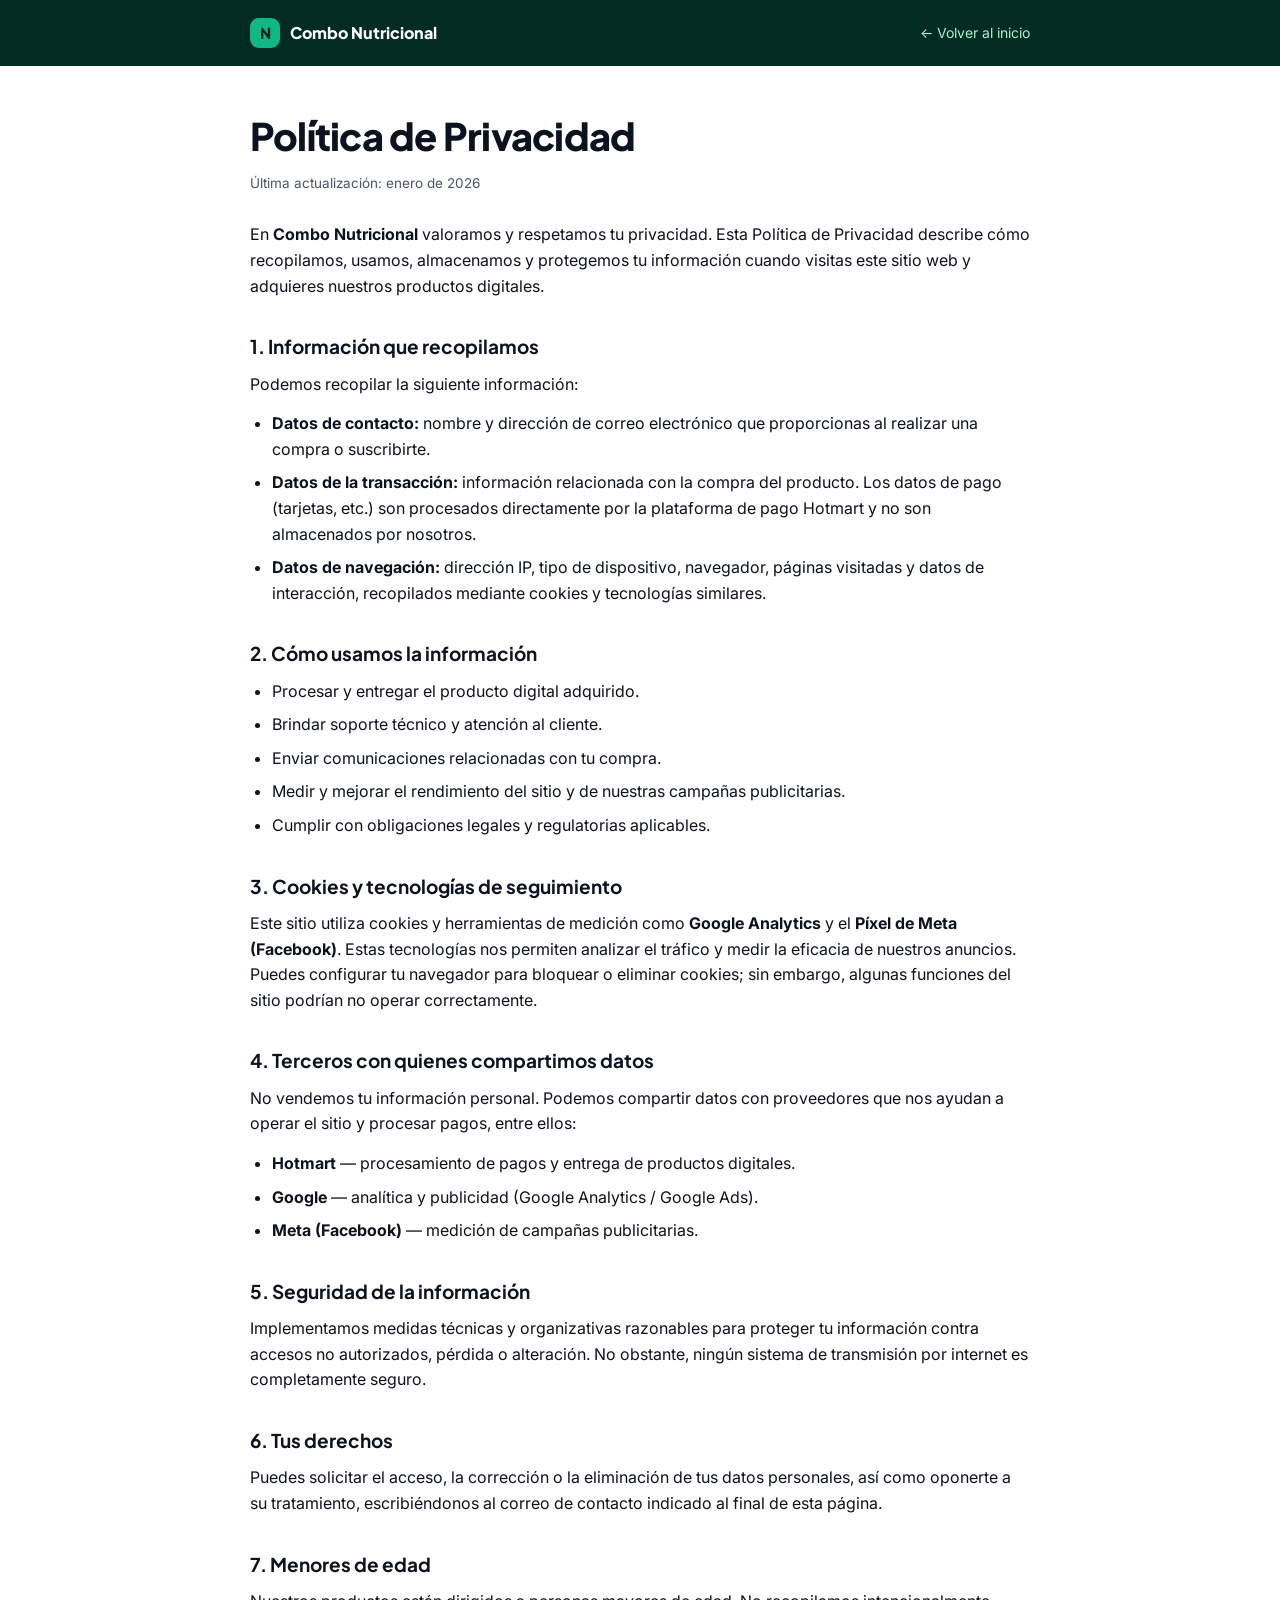
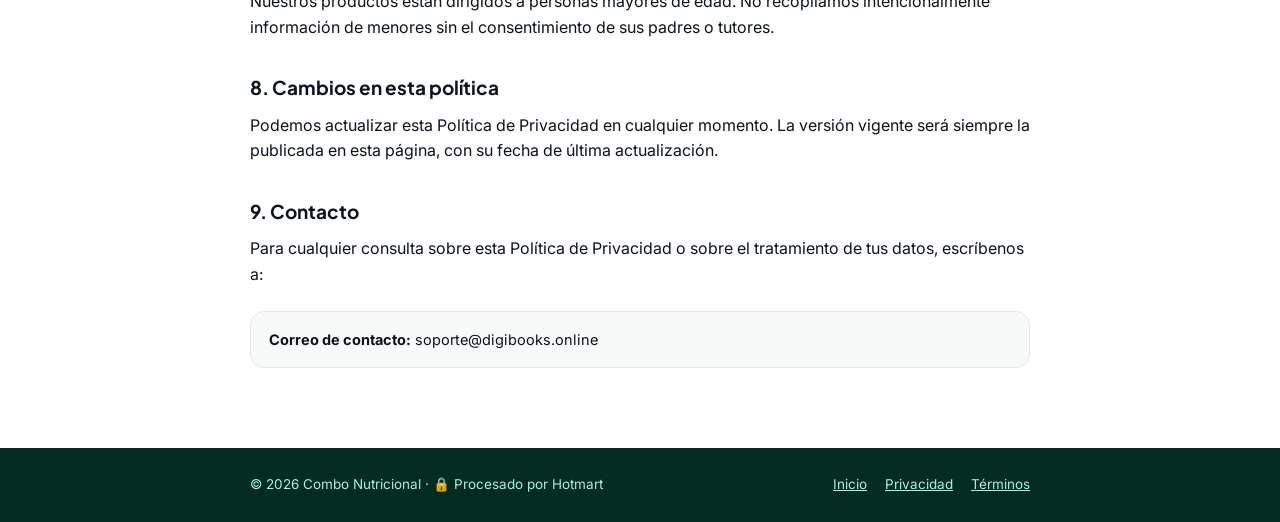
==== nutrifit/privacidad.html @ 57a91ced "feat: cumplimiento Google Ads - Suavizar afirmaciones (Reto Keto, Batidos, Menús 7 Días): sin promes" ====
<!doctype html>
<html lang="es">
<head>
<meta charset="utf-8" />
<meta name="viewport" content="width=device-width,initial-scale=1,viewport-fit=cover" />
<title>Política de Privacidad · Combo Nutricional</title>
<meta name="description" content="Política de Privacidad del sitio y de los productos digitales Combo Nutricional." />
<meta name="robots" content="index,follow" />
<meta name="theme-color" content="#022C22" />
<link rel="icon" type="image/svg+xml" href="icon-v2.svg" />
<link rel="preconnect" href="https://fonts.googleapis.com" />
<link rel="preconnect" href="https://fonts.gstatic.com" crossorigin />
<link href="https://fonts.googleapis.com/css2?family=Plus+Jakarta+Sans:wght@600;700;800&family=Inter:wght@400;500;600;700&display=swap" rel="stylesheet" />
<style>
:root{
  --bg:#FFFFFF;
  --ink:#0B1220;
  --muted:#475569;
  --line:#E5E7EB;
  --brand:#10B981;
  --brand-3:#047857;
  --radius:14px;
  --font-display:"Plus Jakarta Sans",system-ui,-apple-system,sans-serif;
  --font-body:"Inter",system-ui,-apple-system,sans-serif;
}
*,*::before,*::after{box-sizing:border-box}
body{margin:0;font-family:var(--font-body);color:var(--ink);background:var(--bg);line-height:1.6;font-size:16px;-webkit-font-smoothing:antialiased}
a{color:var(--brand-3)}
.wrap{max-width:820px;margin:0 auto;padding:0 20px}
header.site{background:#022C22;color:#ECFDF5;padding:18px 0}
header.site .wrap{display:flex;align-items:center;justify-content:space-between;gap:16px;flex-wrap:wrap}
.brand{display:flex;align-items:center;gap:10px;font-family:var(--font-display);font-weight:800;color:#fff;text-decoration:none}
.brand-mark{width:30px;height:30px;border-radius:9px;background:#10B981;display:grid;place-items:center;font-size:15px;font-weight:800;color:#04221A}
.back{color:#A7F3D0;font-size:14px;text-decoration:none}
.back:hover{color:#fff}
main{padding:40px 0 56px}
h1{font-family:var(--font-display);font-weight:800;font-size:clamp(26px,5vw,38px);letter-spacing:-.02em;margin:0 0 6px}
.updated{color:var(--muted);font-size:13.5px;margin:0 0 28px}
h2{font-family:var(--font-display);font-weight:700;font-size:19px;margin:32px 0 10px}
p{margin:0 0 14px}
ul{margin:0 0 14px;padding-left:22px}
li{margin-bottom:8px}
.note{background:#F7FAF8;border:1px solid var(--line);border-radius:var(--radius);padding:16px 18px;margin:24px 0;font-size:14.5px}
footer.site{background:#022C22;color:#A7F3D5;padding:26px 0;font-size:13.5px}
footer.site .wrap{display:flex;flex-direction:column;gap:10px;align-items:center;text-align:center}
footer.site a{color:#A7F3D5}
footer.site a:hover{color:#fff}
.legal-links{display:flex;gap:18px;flex-wrap:wrap;justify-content:center}
@media (min-width:640px){
  footer.site .wrap{flex-direction:row;justify-content:space-between;text-align:left}
}
</style>
</head>
<body>

<header class="site">
  <div class="wrap">
    <a href="index.html" class="brand"><span class="brand-mark">N</span> Combo Nutricional</a>
    <a href="index.html" class="back">← Volver al inicio</a>
  </div>
</header>

<main>
  <div class="wrap">
    <h1>Política de Privacidad</h1>
    <p class="updated">Última actualización: enero de 2026</p>

    <p>En <strong>Combo Nutricional</strong> valoramos y respetamos tu privacidad. Esta Política de Privacidad describe cómo recopilamos, usamos, almacenamos y protegemos tu información cuando visitas este sitio web y adquieres nuestros productos digitales.</p>

    <h2>1. Información que recopilamos</h2>
    <p>Podemos recopilar la siguiente información:</p>
    <ul>
      <li><strong>Datos de contacto:</strong> nombre y dirección de correo electrónico que proporcionas al realizar una compra o suscribirte.</li>
      <li><strong>Datos de la transacción:</strong> información relacionada con la compra del producto. Los datos de pago (tarjetas, etc.) son procesados directamente por la plataforma de pago Hotmart y no son almacenados por nosotros.</li>
      <li><strong>Datos de navegación:</strong> dirección IP, tipo de dispositivo, navegador, páginas visitadas y datos de interacción, recopilados mediante cookies y tecnologías similares.</li>
    </ul>

    <h2>2. Cómo usamos la información</h2>
    <ul>
      <li>Procesar y entregar el producto digital adquirido.</li>
      <li>Brindar soporte técnico y atención al cliente.</li>
      <li>Enviar comunicaciones relacionadas con tu compra.</li>
      <li>Medir y mejorar el rendimiento del sitio y de nuestras campañas publicitarias.</li>
      <li>Cumplir con obligaciones legales y regulatorias aplicables.</li>
    </ul>

    <h2>3. Cookies y tecnologías de seguimiento</h2>
    <p>Este sitio utiliza cookies y herramientas de medición como <strong>Google Analytics</strong> y el <strong>Píxel de Meta (Facebook)</strong>. Estas tecnologías nos permiten analizar el tráfico y medir la eficacia de nuestros anuncios. Puedes configurar tu navegador para bloquear o eliminar cookies; sin embargo, algunas funciones del sitio podrían no operar correctamente.</p>

    <h2>4. Terceros con quienes compartimos datos</h2>
    <p>No vendemos tu información personal. Podemos compartir datos con proveedores que nos ayudan a operar el sitio y procesar pagos, entre ellos:</p>
    <ul>
      <li><strong>Hotmart</strong> — procesamiento de pagos y entrega de productos digitales.</li>
      <li><strong>Google</strong> — analítica y publicidad (Google Analytics / Google Ads).</li>
      <li><strong>Meta (Facebook)</strong> — medición de campañas publicitarias.</li>
    </ul>

    <h2>5. Seguridad de la información</h2>
    <p>Implementamos medidas técnicas y organizativas razonables para proteger tu información contra accesos no autorizados, pérdida o alteración. No obstante, ningún sistema de transmisión por internet es completamente seguro.</p>

    <h2>6. Tus derechos</h2>
    <p>Puedes solicitar el acceso, la corrección o la eliminación de tus datos personales, así como oponerte a su tratamiento, escribiéndonos al correo de contacto indicado al final de esta página.</p>

    <h2>7. Menores de edad</h2>
    <p>Nuestros productos están dirigidos a personas mayores de edad. No recopilamos intencionalmente información de menores sin el consentimiento de sus padres o tutores.</p>

    <h2>8. Cambios en esta política</h2>
    <p>Podemos actualizar esta Política de Privacidad en cualquier momento. La versión vigente será siempre la publicada en esta página, con su fecha de última actualización.</p>

    <h2>9. Contacto</h2>
    <p>Para cualquier consulta sobre esta Política de Privacidad o sobre el tratamiento de tus datos, escríbenos a:</p>
    <div class="note">
      <strong>Correo de contacto:</strong> soporte@digibooks.online
    </div>
  </div>
</main>

<footer class="site">
  <div class="wrap">
    <div>© 2026 Combo Nutricional · 🔒 Procesado por Hotmart</div>
    <nav class="legal-links">
      <a href="index.html">Inicio</a>
      <a href="privacidad.html">Privacidad</a>
      <a href="terminos.html">Términos</a>
    </nav>
  </div>
</footer>

</body>
</html>
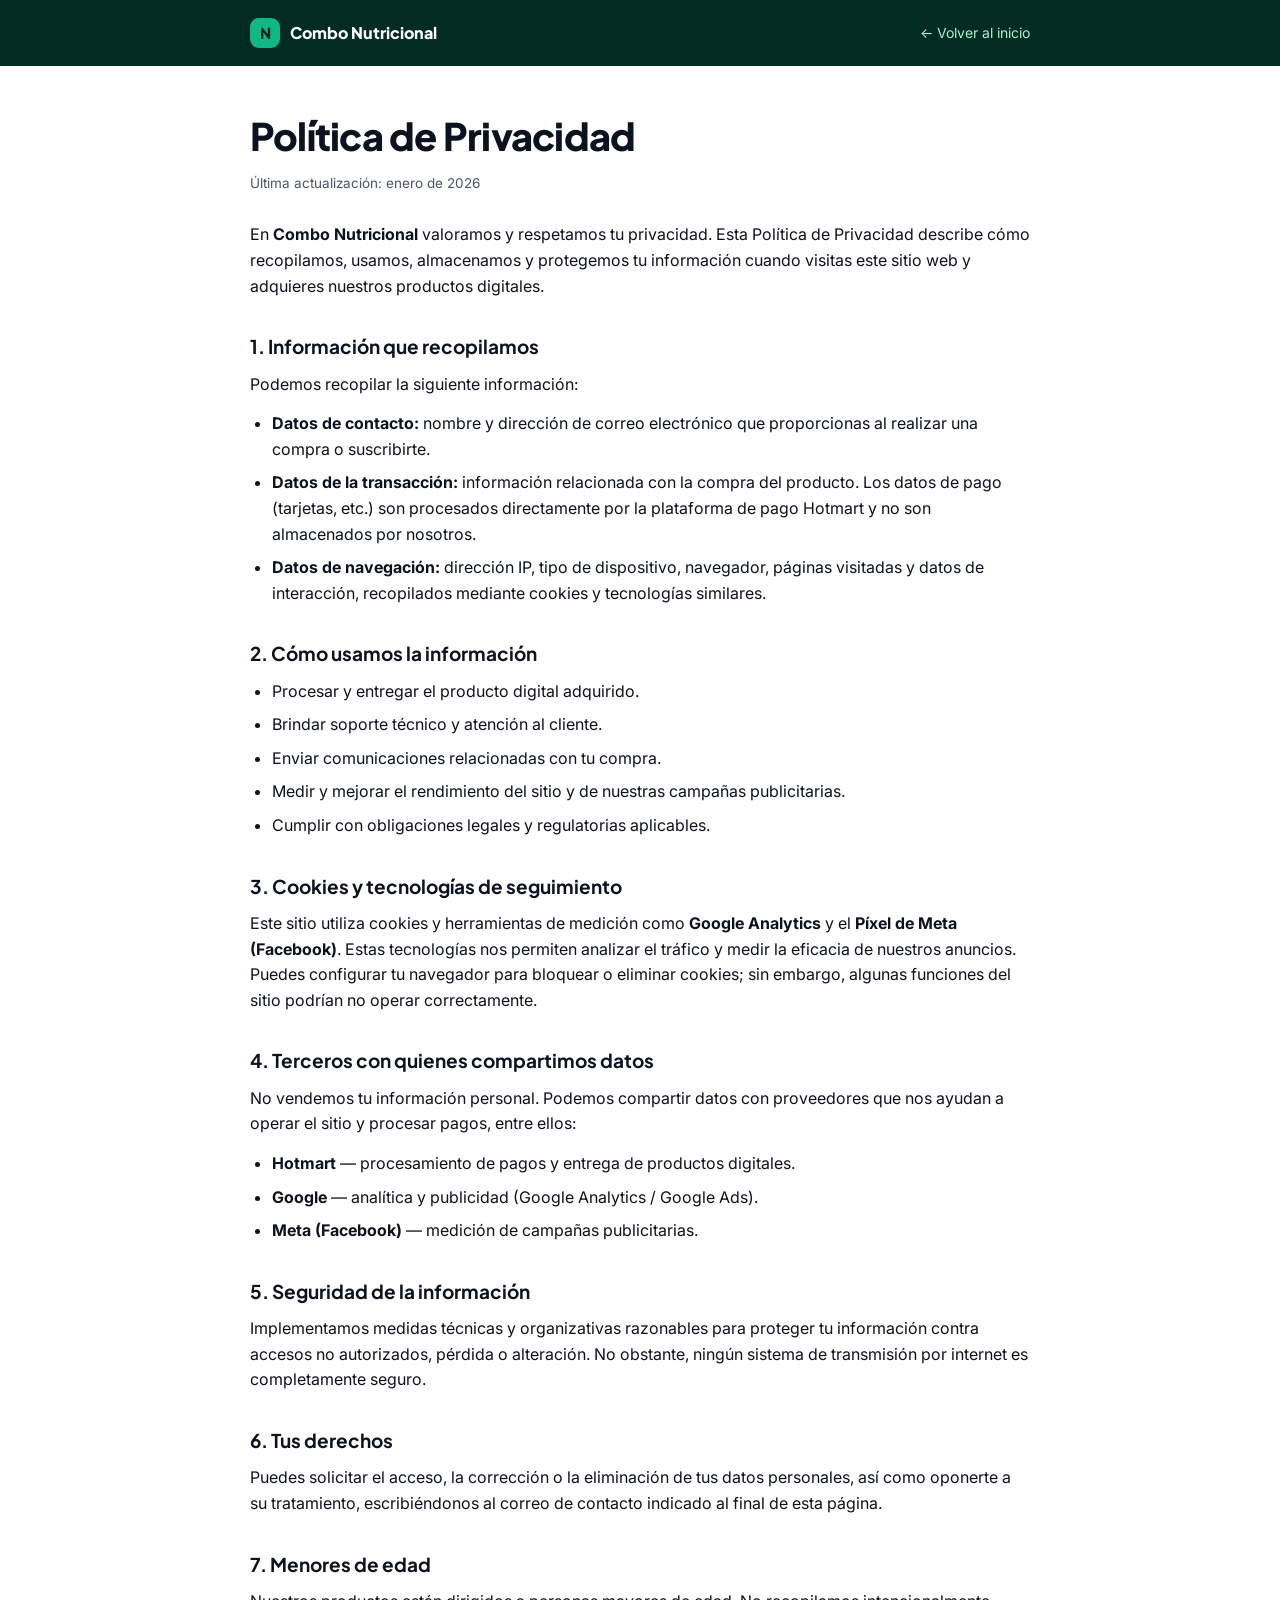
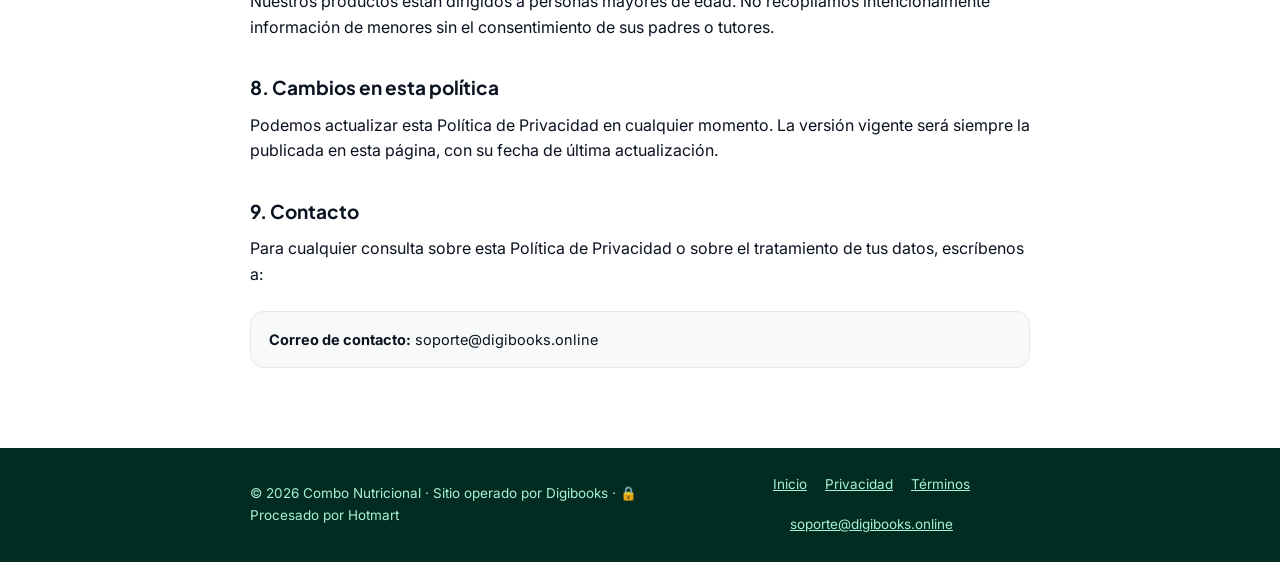
==== commit eb56d899: "compliance: Google Ads (copy sin claims de peso) + refuerzos legales - H1: 'Combo Nutricional: Trans" ====
--- a/nutrifit/privacidad.html
+++ b/nutrifit/privacidad.html
@@ -117,11 +117,12 @@
 
 <footer class="site">
   <div class="wrap">
-    <div>© 2026 Combo Nutricional · 🔒 Procesado por Hotmart</div>
+    <div>© 2026 Combo Nutricional · Sitio operado por Digibooks · 🔒 Procesado por Hotmart</div>
     <nav class="legal-links">
       <a href="index.html">Inicio</a>
       <a href="privacidad.html">Privacidad</a>
       <a href="terminos.html">Términos</a>
+      <a href="mailto:soporte@digibooks.online">soporte@digibooks.online</a>
     </nav>
   </div>
 </footer>
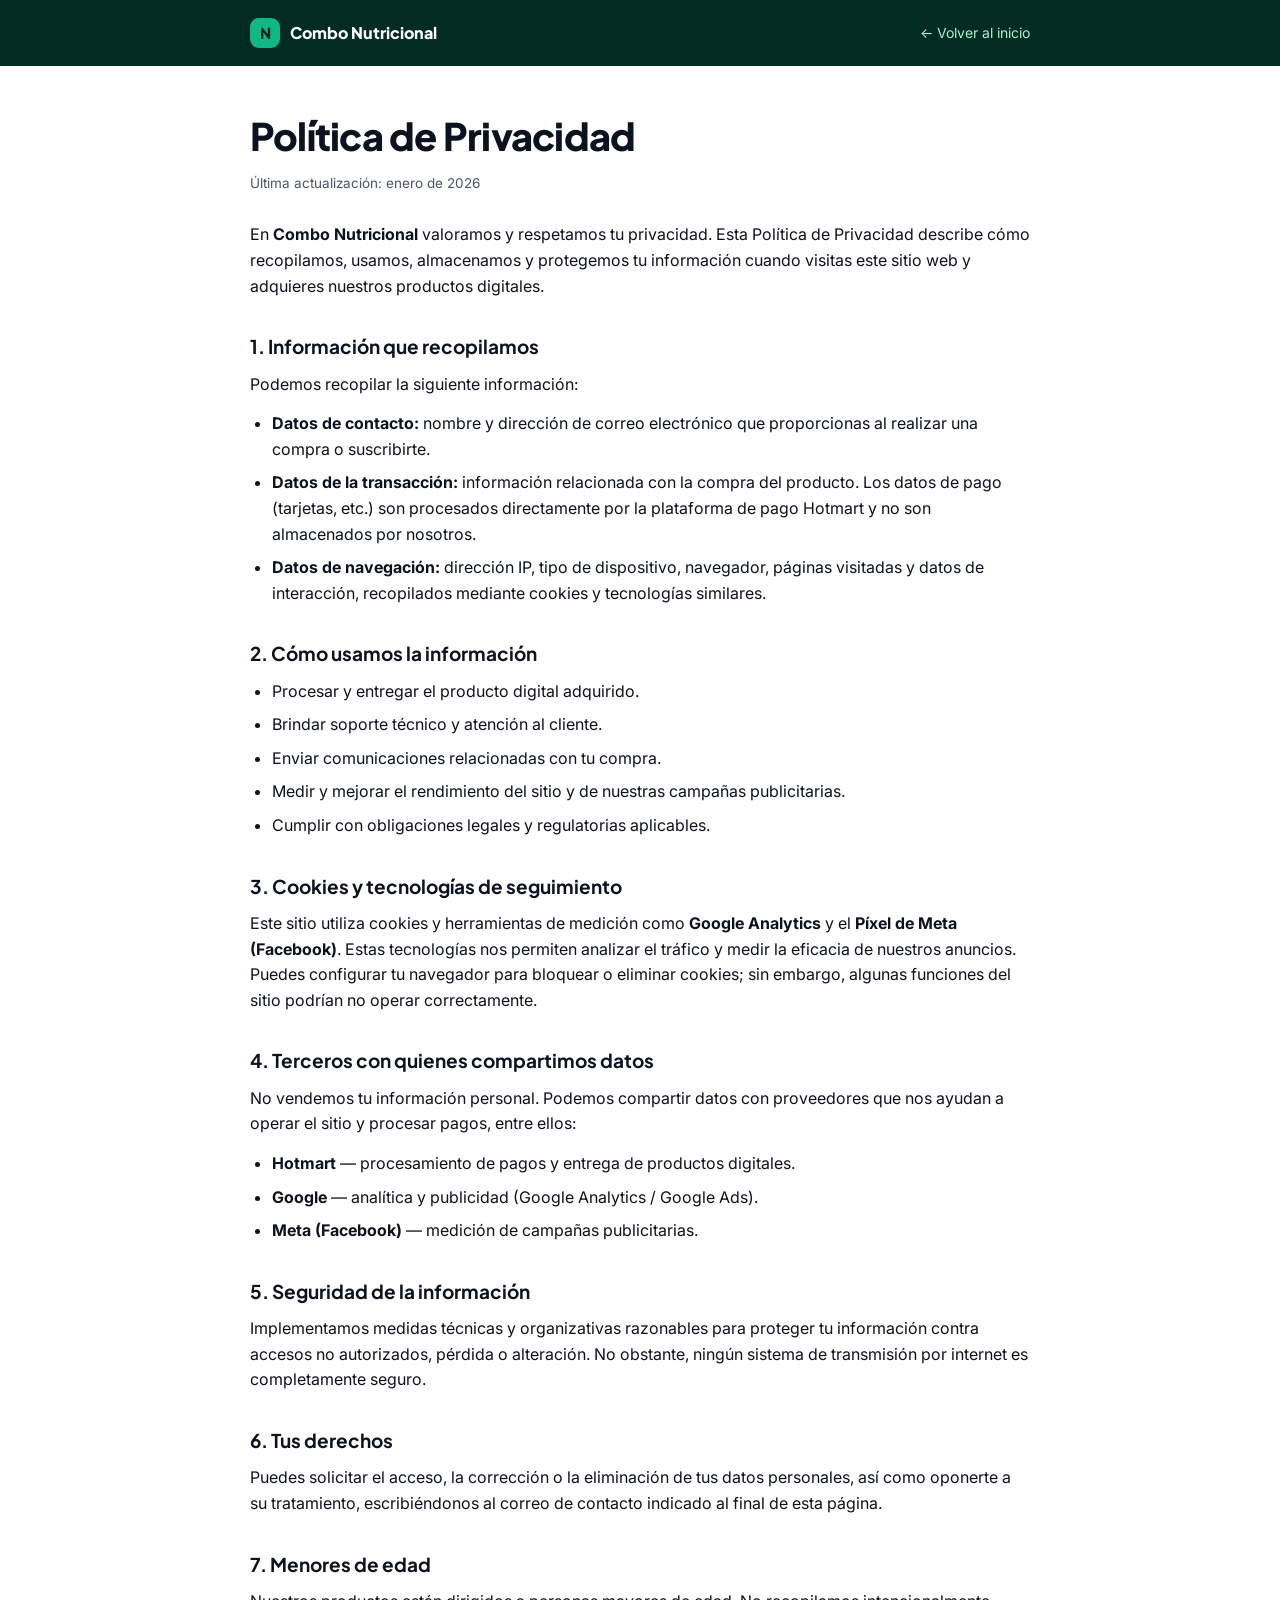
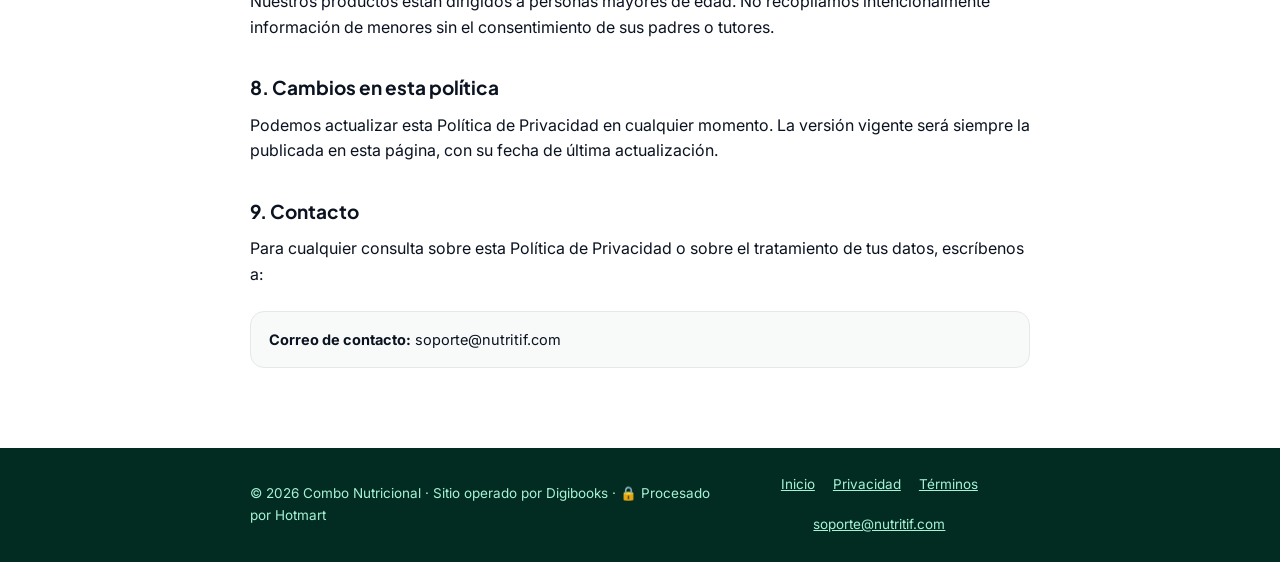
==== commit 89bc7714: "feat: rediseño completo de la landing de combos - Nueva paleta de marca: crema, verde #008446, duraz" ====
--- a/nutrifit/privacidad.html
+++ b/nutrifit/privacidad.html
@@ -110,7 +110,7 @@
     <h2>9. Contacto</h2>
     <p>Para cualquier consulta sobre esta Política de Privacidad o sobre el tratamiento de tus datos, escríbenos a:</p>
     <div class="note">
-      <strong>Correo de contacto:</strong> soporte@digibooks.online
+      <strong>Correo de contacto:</strong> soporte@nutritif.com
     </div>
   </div>
 </main>
@@ -122,7 +122,7 @@
       <a href="index.html">Inicio</a>
       <a href="privacidad.html">Privacidad</a>
       <a href="terminos.html">Términos</a>
-      <a href="mailto:soporte@digibooks.online">soporte@digibooks.online</a>
+      <a href="mailto:soporte@nutritif.com">soporte@nutritif.com</a>
     </nav>
   </div>
 </footer>
